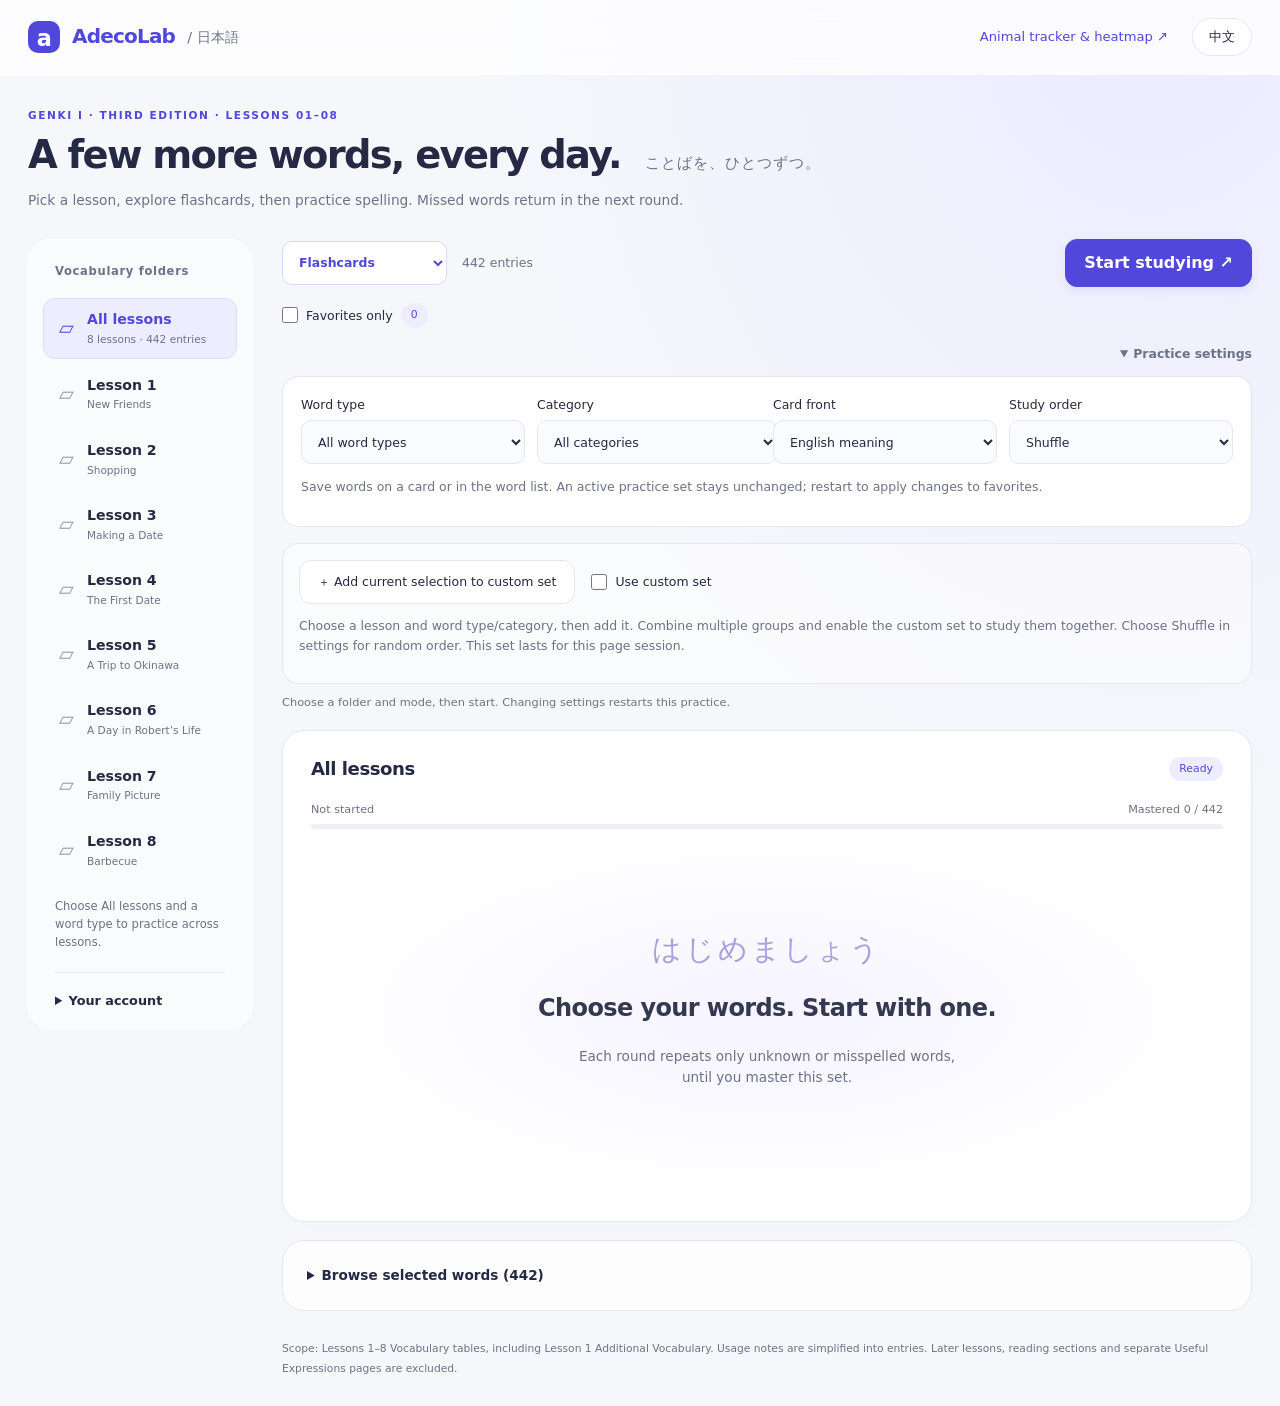
==== japanese.html @ 740d7e88 "Show large live typing previews and orange answer corrections" ====
<!doctype html>
<html lang="en">
<head>
  <meta charset="utf-8"><meta name="viewport" content="width=device-width,initial-scale=1">
  <title>Japanese Study · AdecoLab</title>
  <link rel="stylesheet" href="japanese/style.css">
  <script defer src="japanese/vocabulary.js"></script><script defer src="japanese/core.js"></script>
  <script defer src="japanese/i18n.js"></script><script defer src="japanese/favorites.js"></script>
  <script defer src="japanese/config.js"></script><script defer src="japanese/app.js"></script>
</head>
<body>
  <header><a class="brand" href="index.html">AdecoLab <span>/ 日本語</span></a><div class="header-actions"><a href="index.html" data-text="tracker">Animal tracker & heatmap ↗</a><button id="language" type="button">中文</button></div></header>
  <main>
    <section class="intro"><p class="eyebrow">GENKI I · THIRD EDITION · LESSONS 01–08</p><h1><span class="headline" data-text="headline">A few more words, every day.</span><span lang="ja">ことばを、ひとつずつ。</span></h1><p data-text="intro"></p></section>
    <div class="layout">
      <aside class="panel library"><h2 data-text="folders"></h2><nav id="folders"></nav><p class="aside-note" data-text="folderHelp"></p>
        <details class="account-panel"><summary data-text="account"></summary><p id="account-status" class="muted" aria-live="polite"></p><p id="account-availability" class="muted"></p>
          <form id="account-form" hidden><label for="email" data-text="email"></label><input id="email" type="email" required autocomplete="username" maxlength="254"><label for="password" data-text="password"></label><input id="password" type="password" required minlength="8" autocomplete="current-password" maxlength="128"><div class="auth-actions"><button id="login" type="submit" class="primary" data-text="login"></button><button id="signup" type="button" data-text="signup"></button><button id="forgot" type="button" data-text="forgot"></button><button id="update-password" type="button" hidden data-text="updatePassword"></button></div></form>
          <button id="logout" hidden data-text="logout"></button><button id="retry-sync" hidden data-text="retry"></button><p id="account-message" role="status" class="muted"></p><p class="muted" data-text="accountHelp"></p>
        </details>
      </aside>
      <div class="workspace">
        <section class="panel filters">
          <div class="setup-bar"><label class="mode-picker"><span data-text="mode"></span><select id="mode"><option value="cards" data-text="cards"></option><option value="spelling" data-text="spelling"></option><option value="te" data-text="teMode"></option><option value="verbType" data-text="verbTypeMode"></option></select></label><span id="count" class="muted"></span><button id="start" class="primary" data-text="start"></button></div>
          <div class="selection-bar"><label class="favorite-filter"><input id="only-favorites" type="checkbox"><span data-text="onlyFavorites"></span><span id="favorite-count" class="badge"></span></label>
          <details class="practice-settings" open><summary data-text="settings"></summary><div class="settings-content"><div class="filter-row"><label><span data-text="pos"></span><select id="pos"><option value="all" data-text="allTypes"></option><option value="noun" data-text="noun"></option><option value="verb" data-text="verb"></option><option value="adjective" data-text="adjective"></option><option value="other" data-text="other"></option></select></label><label><span data-text="subtype"></span><select id="subtype"></select></label><label id="direction-wrap"><span data-text="front"></span><select id="direction"><option value="english" data-text="english"></option><option value="japanese" data-text="japanese"></option></select></label><label><span data-text="order"></span><select id="order"><option value="random" data-text="randomOrder"></option><option value="list" data-text="listOrder"></option></select></label></div><p class="muted" data-text="favoriteHelp"></p></div></details></div>
          <div class="custom-builder"><div class="custom-toolbar"><button id="add-group" type="button" data-text="addGroup"></button><label class="favorite-filter"><input id="use-groups" type="checkbox"><span data-text="useGroups"></span></label></div><p class="muted" data-text="groupHelp"></p><div id="custom-groups" class="custom-groups"></div></div><p id="settings-note" class="muted" aria-live="polite"></p><p id="favorite-message" class="muted" role="status"></p>
        </section>
        <section class="panel study">
          <div class="study-heading"><h2 id="deck-title"></h2><span id="round" class="badge"></span></div>
          <div class="progress-label"><span id="position"></span><span id="mastery"></span></div><progress id="progress" value="0" max="1"></progress>
          <div id="welcome" class="welcome"><span lang="ja">はじめましょう</span><h3 data-text="welcomeTitle"></h3><p data-text="welcomeText"></p></div>
          <div id="exercise" hidden>
            <div class="word-toolbar"><p id="word-meta" class="muted"></p><button id="favorite-word" type="button" aria-pressed="false"></button></div>
            <div id="card-stage" class="card-stage"><button id="flashcard" class="flashcard" type="button" aria-pressed="false"><span class="card-inner"><span class="card-face card-front"><span id="card-label" class="eyebrow"></span><strong id="card-main"></strong><span id="card-reading" class="card-reading" lang="en"></span><span class="flip-hint" data-text="flip"></span></span><span class="card-face card-back" aria-hidden="true"><span id="card-back-label" class="eyebrow"></span><strong id="card-back-main"></strong><span id="card-back-reading" class="card-reading" lang="en"></span><span class="flip-hint" data-text="flip"></span></span></span></button></div>
            <div id="card-navigation" class="card-navigation"><button id="previous-card" type="button" data-label="previousCard">←</button><p data-text="browseHint"></p><button id="next-card" type="button" data-label="nextCard">→</button></div>
            <div id="card-actions" class="actions"><button id="unknown" data-text="unknown"></button><button id="known" class="primary" data-text="known"></button></div>
            <div id="spelling" hidden>
              <div class="spelling-prompt"><p class="eyebrow" id="prompt-label"></p><strong id="spelling-word"></strong><p id="spelling-meaning"></p><button id="hide-word" type="button"></button><div id="answer-preview" hidden aria-hidden="true"><p id="preview-label" class="eyebrow"></p><strong id="preview-text" lang="ja"></strong></div></div>
              <div id="verb-choices" class="actions" hidden><button type="button" data-verb="る动词">る verb</button><button type="button" data-verb="う动词">う verb</button><button type="button" data-verb="不规则动词">Irregular</button></div><form id="answer-form"><label for="answer" data-text="answer"></label><div class="answer-row"><input id="answer" lang="ja" autocomplete="off" autocapitalize="off" spellcheck="false"><button id="check" class="primary" type="submit" data-text="check"></button></div></form>
              <p class="muted input-note" data-text="inputHelp"></p><div id="feedback" role="status" aria-live="polite"></div><button id="next" class="primary" hidden data-text="next"></button>
            </div>
          </div>
          <div id="complete" class="welcome" hidden><span lang="ja">よくできました！</span><h3 data-text="completeTitle"></h3><p id="complete-text"></p><button id="again" class="primary" data-text="again"></button></div>
          <p id="empty" class="welcome" hidden data-text="empty"></p>
        </section>
        <details class="panel"><summary><span data-text="list"></span> <span id="list-count"></span></summary><div class="table-scroll"><table><thead><tr><th id="lesson-header"></th><th data-text="japanese"></th><th data-text="reading"></th><th>English</th><th data-text="pos"></th><th data-text="favorites"></th></tr></thead><tbody id="word-list"></tbody></table></div></details>
      </div>
    </div>
    <footer data-text="scope"></footer>
  </main>
  <noscript>Enable JavaScript to use Japanese study. / 请启用 JavaScript。</noscript>
</body>
</html>
---- japanese/style.css ----
:root {
  font: 100%/1.55 Inter, ui-sans-serif, system-ui, -apple-system, "Segoe UI", "Microsoft YaHei", sans-serif;
  color: #252943; background: #f6f7fb;
  --accent: #5148db; --accent-soft: #eeedff; --line: #e5e7f0; --muted: #6c7289;
  --ease-out: cubic-bezier(0.23, 1, 0.32, 1); --ease-in-out: cubic-bezier(0.77, 0, 0.175, 1);
}
* { box-sizing: border-box; }
.spelling-prompt.is-writing { padding:28px 24px 32px; }
.spelling-prompt.is-writing #spelling-word { font-size:clamp(1.2rem,2vw,1.7rem);font-weight:500; }
#answer-preview { margin-top:24px;padding-top:22px;border-top:1px solid var(--line); }
#answer-preview #preview-text { display:block;font-size:clamp(2.2rem,5vw,3.7rem);line-height:1.45;min-height:1.5em;overflow-wrap:anywhere;letter-spacing:.035em; }
#answer-preview[data-state="correction"] #preview-text,#answer-preview[data-state="correction"] #preview-label { color:#ae570e; }
#answer-preview[data-state="correct"] #preview-text { color:#237750; }
#answer-form #answer { min-height:76px;font-size:clamp(1.4rem,3vw,2rem);padding:16px 18px; }
select, select::picker(select) { appearance: base-select; }
select::picker(select) { border: 1px solid #dedbf4; border-radius: 14px; padding: 6px; background: white; box-shadow: 0 12px 32px #25294318; }
select option { padding: 10px 12px; border-radius: 9px; }
select option:checked { background: #eeedff; color: #5148db; }
.selection-bar { flex-wrap: wrap; }
.practice-settings[open] { flex-basis: 100%; max-width: 100%; }
.practice-settings[open] .settings-content { width: 100%; }
body { margin: 0; background: radial-gradient(ellipse at 90% 0%, #ecebff 0, transparent 42%); }
button, input, select { font: inherit; }
button, a, select, input { outline-offset: 4px; }
:focus-visible { outline: 3px solid #8e87f2; }
button { cursor: pointer; border: 1px solid var(--line); border-radius: 12px; padding: 11px 18px; color: inherit; background: #fff; transition: background-color 160ms ease, border-color 160ms ease, transform 160ms var(--ease-out); }
button:active:not(:disabled):not(.flashcard) { transform: scale(.97); }
button:disabled { cursor: default; opacity: .45; }
a { color: var(--accent); text-underline-offset: 4px; }
.primary { background: var(--accent); border-color: var(--accent); color: #fff; font-weight: 650; box-shadow: 0 4px 10px #5148db14; }
[hidden] { display: none !important; }
header { position: relative; z-index: 2; display: flex; align-items: center; justify-content: space-between; gap: 20px; padding: 18px max(28px, calc((100vw - 1304px)/2)); border-bottom: 1px solid #fff; background: #ffffffb8; backdrop-filter: blur(20px) saturate(140%); }
header a { text-decoration: none; font-size: .82rem; }
.brand { display: inline-flex; align-items: center; gap: 12px; font-size: 1.25rem; font-weight: 780; letter-spacing: -.04em; }
.brand::before { content: "a"; display: grid; place-items: center; width: 32px; height: 32px; border-radius: 10px; background: var(--accent); color: white; font-size: 1.4rem; font-weight: 700; }
.brand span { color: var(--muted); font-size: .9rem; font-weight: 450; letter-spacing: 0; }
.header-actions { display: flex; align-items: center; gap: 24px; }
#language { padding: 8px 16px; border-radius: 24px; font-size: .8rem; }
main { max-width: 1360px; margin: auto; padding: 0 28px 28px; }
.intro { padding: 32px 0 27px; }
.eyebrow { font-size: .66rem; letter-spacing: .15em; color: var(--accent); font-weight: 700; }
.intro .eyebrow { margin: 0 0 9px; }
h1 { display: flex; align-items: baseline; gap: 24px; flex-wrap: wrap; font-size: clamp(1.8rem, 3vw, 2.65rem); line-height: 1.2; letter-spacing: -.045em; margin: 0; }
h1 span[lang] { font-size: .38em; font-weight: 450; color: var(--muted); letter-spacing: .07em; }
.intro > p:last-child { color: var(--muted); font-size: .86rem; margin: 12px 0 0; max-width: 760px; }
h2 { font-size: .98rem; font-weight: 700; margin: 0 0 18px; }
h3 { font-size: 1.5rem; letter-spacing: -.025em; }
.layout { display: grid; grid-template-columns: 224px minmax(0, 1fr); gap: 30px; align-items: start; }
.panel { background: #ffffffc9; border: 1px solid var(--line); border-radius: 22px; padding: 24px; }
.library { padding: 23px 14px 18px; background: #ffffff80; border-color: #fff; }
.library h2 { padding: 0 12px; font-size: .72rem; color: var(--muted); letter-spacing: .06em; }
#folders { display: grid; gap: 5px; }
#folders button { text-align: left; position: relative; display: flex; flex-direction: column; padding: 10px 13px 10px 43px; border: 1px solid transparent; background: transparent; font-size: .88rem; font-weight: 600; }
#folders button::before { content: "▱"; position: absolute; left: 15px; top: 14px; color: #9399b1; font-size: 1.2rem; }
#folders button.active { background: var(--accent-soft); color: var(--accent); border-color: #dedbff; }
#folders button.active::before { color: var(--accent); }
#folders small { color: var(--muted); font-size: .66rem; font-weight: 400; }
.aside-note { font-size: .72rem; padding: 0 12px; margin: 18px 0; color: var(--muted); }
.workspace { min-width: 0; display: grid; gap: 18px; }
.filters { padding: 0; border: 0; background: transparent; }
.setup-bar { display: flex; align-items: center; gap: 15px; }
.setup-bar #start { margin-left: auto; white-space: nowrap; }
.mode-picker { position: relative; }
.mode-picker > span { position: absolute; width: 1px; height: 1px; overflow: hidden; clip-path: inset(50%); }
.mode-picker select { background: #fff; color: var(--accent); border-color: #dbd8fb; font-weight: 650; min-width: 165px; }
.selection-bar { display: flex; justify-content: space-between; align-items: start; gap: 14px; margin-top: 15px; }
.favorite-filter { display: flex; align-items: center; gap: 8px; font-size: .78rem; min-height: 26px; }
.favorite-filter input { width: 16px; height: 16px; min-height: 0; margin: 0; accent-color: var(--accent); }
.practice-settings { flex: 1; max-width: 75%; text-align: right; }
.practice-settings summary { font-size: .78rem; color: var(--muted); padding: 2px 0; }
.settings-content { padding: 18px; border: 1px solid var(--line); border-radius: 16px; background: #fff; text-align: left; margin-top: 10px; }
.filter-row { display: flex; gap: 12px; flex-wrap: wrap; }
.filter-row > label { flex: 1; min-width: 120px; }
label { display: grid; gap: 6px; font-size: .78rem; }
select, input { color: inherit; background: #fafbff; border: 1px solid var(--line); border-radius: 10px; padding: 10px 12px; max-width: 100%; min-height: 44px; }
.muted { color: var(--muted); font-size: .78rem; }
#settings-note { font-size: .71rem; margin: 10px 0 0; }
#favorite-message:empty, #account-message:empty { display: none; }
.study { padding: 24px 28px 22px; box-shadow: 0 10px 38px #25294304; background: #fff; }
.study-heading, .progress-label, .word-toolbar { display: flex; align-items: center; justify-content: space-between; gap: 12px; }
.study-heading h2 { margin: 0; font-size: 1.13rem; letter-spacing: -.025em; }
.badge { display: inline-flex; align-items: center; background: var(--accent-soft); color: var(--accent); border-radius: 24px; padding: 4px 10px; font-size: .68rem; white-space: nowrap; }
.progress-label { color: var(--muted); font-size: .7rem; margin: 18px 0 6px; }
progress { display: block; appearance: none; width: 100%; height: 5px; border: 0; border-radius: 8px; overflow: hidden; background: #eff0f6; }
progress::-webkit-progress-bar { background: #eff0f6; }
progress::-webkit-progress-value { background: #8a81ed; border-radius: 8px; }
progress::-moz-progress-bar { background: #8a81ed; }
.word-toolbar { margin: 18px 0 12px; }
.word-toolbar p { margin: 0; font-size: .7rem; }
#favorite-word { font-size: .75rem; padding: 7px 12px; border-radius: 24px; background: #fff; }
#favorite-word[aria-pressed="true"] { background: #fff7df; color: #886414; border-color: #f0d995; }
.card-stage { position: relative; overflow: hidden; padding: 4px; margin: -4px; border-radius: 23px; }
.flashcard { position: relative; display: block; width: 100%; height: clamp(330px, 34vw, 440px); padding: 0; border: 0; border-radius: 20px; background: transparent; perspective: 1600px; touch-action: pan-y pinch-zoom; user-select: none; -webkit-user-select: none; transition: none; }
.card-inner { position: relative; display: block; width: 100%; height: 100%; transform-style: preserve-3d; transition: transform 280ms var(--ease-in-out); }
.flashcard.is-flipped .card-inner { transform: rotateY(180deg); }
.flashcard.is-resetting .card-inner { transition: none; }
.card-face { position: absolute; inset: 0; display: flex; flex-direction: column; align-items: center; justify-content: center; gap: 18px; padding: 36px 44px; border: 1px solid #e3e3f4; border-radius: 20px; background: radial-gradient(ellipse at 100% 0%, #f2f0ff 0, transparent 55%), #fcfcff; backface-visibility: hidden; -webkit-backface-visibility: hidden; }
.card-back { transform: rotateY(180deg); background: radial-gradient(ellipse at 0% 100%, #eae9ff 0, transparent 65%), #f7f7ff; }
.card-face > .eyebrow { position: absolute; top: 25px; left: 28px; font-size: .61rem; color: #7c7f9c; }
.card-face strong { max-width: 100%; font-size: clamp(2rem, 3.8vw, 3.5rem); font-weight: 550; line-height: 1.3; letter-spacing: -.025em; overflow-wrap: anywhere; }
.card-face strong[lang="ja"] { letter-spacing: .04em; }
.card-reading { min-height: 1.6em; color: var(--muted); font-size: 1rem; letter-spacing: .025em; }
.flip-hint { position: absolute; bottom: 24px; font-size: .69rem; color: #777c96; }
.outgoing-card { position: absolute; inset: 4px; width: calc(100% - 8px); z-index: 1; pointer-events: none; }
.card-navigation { display: flex; align-items: center; justify-content: center; gap: 18px; padding: 17px 0; }
.card-navigation button { display: grid; place-items: center; width: 40px; height: 40px; padding: 0; border-radius: 50%; font-size: 1.15rem; }
.card-navigation p { margin: 0; font-size: .69rem; text-align: center; color: var(--muted); }
.actions { display: grid; grid-template-columns: 1fr 1fr; gap: 12px; border-top: 1px solid #f0f0f6; padding-top: 18px; }
.actions button { padding: 13px; font-size: .85rem; }
#unknown { color: #a86737; background: #fffaf5; border-color: #f1e1d3; }
#known { background: #eeedff; border-color: #d9d5ff; color: var(--accent); box-shadow: none; }
.welcome { display: flex; flex-direction: column; align-items: center; justify-content: center; min-height: 370px; text-align: center; padding: 36px; color: var(--muted); background: radial-gradient(ellipse at 50% 50%, #f5f3ff, transparent 70%); }
.welcome > span { color: #a8a1de; font-size: 1.8rem; letter-spacing: .1em; }
.welcome h3 { color: #343851; margin: 18px 0 5px; }
.welcome p { max-width: 390px; font-size: .85rem; }
.spelling-prompt { text-align: center; background: #f8f8ff; border: 1px solid var(--line); padding: 40px 24px; border-radius: 18px; margin-bottom: 24px; }
.spelling-prompt strong { font-size: clamp(1.8rem, 3vw, 2.8rem); overflow-wrap: anywhere; font-weight: 550; }
.spelling-prompt p { margin: 8px 0; }
.spelling-prompt #hide-word { font-size: .75rem; margin-top: 10px; }
#answer-form > label { margin-bottom: 8px; }
.answer-row { display: flex; gap: 10px; }
.answer-row input { flex: 1; min-width: 0; font-size: 1.2rem; }
.input-note { font-size: .73rem; }
#feedback { padding: 14px 0; min-height: 24px; font-size: .88rem; }
#feedback.correct { color: #237750; }
#feedback.incorrect { color: #a84b45; }
summary { cursor: pointer; font-weight: 600; font-size: .85rem; }
.table-scroll { overflow: auto; margin-top: 18px; max-height: 430px; }
table { width: 100%; border-collapse: collapse; font-size: .8rem; text-align: left; }
td, th { padding: 16px 12px; border-bottom: 1px solid #eef0f6; }
th { position: sticky; top: 0; background: #fff; color: var(--muted); font-size: .67rem; font-weight: 550; white-space: nowrap; }
td:nth-child(2), td:nth-child(3) { min-width: 120px; }
#word-list button { min-width: 40px; padding: 6px 10px; font-size: 1.2rem; color: var(--accent); border-color: transparent; }
footer { color: var(--muted); font-size: .67rem; margin: 28px 0 0 254px; line-height: 1.8; }
.account-panel { border-top: 1px solid var(--line); margin: 20px 12px 0; padding-top: 18px; }
.account-panel summary { font-size: .8rem; }
.account-panel input { width: 100%; min-width: 0; margin: 5px 0 14px; }
.auth-actions { display: grid; gap: 8px; }
.account-panel button { width: 100%; font-size: .75rem; }
.account-panel .muted { font-size: .67rem; overflow-wrap: anywhere; }
@media (hover: hover) and (pointer: fine) {
  button:hover:not(:disabled):not(.flashcard) { background: #f1f0fc; border-color: #c6c1f7; }
  .primary:hover:not(:disabled) { background: #4338c8; color: white; }
  #known:hover:not(:disabled) { background: #dfdcff; color: #4135be; }
  #unknown:hover:not(:disabled) { background: #fff0e2; border-color: #dfbb97; }
  #folders button:hover { background: #f0effa; }
}
@media (max-width: 980px) {
  .layout { grid-template-columns: 185px minmax(0, 1fr); gap: 20px; }
  .library { padding: 20px 8px; } .study { padding: 22px; }
  .intro h1 span[lang] { display: none; } footer { margin-left: 205px; }
}
@media (max-width: 760px) {
  header { padding: 15px 20px; } .header-actions { gap: 12px; }
  .header-actions a { max-width: 135px; font-size: .7rem; }
  main { padding: 0 20px 24px; } .intro { padding: 28px 0 24px; }
  .layout { grid-template-columns: minmax(0, 1fr); gap: 22px; }
  .library { min-width: 0; padding: 0; border: 0; background: transparent; }
  .library h2, .aside-note { display: none; }
  #folders { display: flex; overflow-x: auto; padding: 2px 2px 8px; gap: 8px; scrollbar-width: thin; }
  #folders button { flex: 0 0 auto; padding: 9px 15px; border-color: var(--line); background: #fff; border-radius: 12px; }
  #folders button::before, #folders small { display: none; }
  .account-panel { margin: 12px 0 0; padding: 12px 0 0; }
  .account-panel[open] { padding: 18px; border: 1px solid var(--line); border-radius: 16px; background: #fff; }
  .account-panel input { max-width: 420px; display: block; } .auth-actions { max-width: 420px; }
  .account-panel button { width: auto; } .practice-settings { max-width: 65%; }
  .study { padding: 20px; } .flashcard { height: 350px; } footer { margin-left: 0; }
}
@media (max-width: 480px) {
  header { padding: 14px 16px; gap: 10px; } .brand { gap: 8px; font-size: 1.05rem; }
  .brand span { display: none; } .header-actions a { max-width: 100px; font-size: .65rem; }
  #language { padding: 7px 10px; } main { padding: 0 14px 24px; }
  .intro h1 { font-size: 1.9rem; } .intro .eyebrow { font-size: .55rem; }
  .intro > p:last-child { font-size: .77rem; } .setup-bar { gap: 10px; flex-wrap: wrap; }
  .mode-picker select { min-width: 130px; font-size: .8rem; } #count { font-size: .68rem; }
  .setup-bar #start { padding: 11px 12px; font-size: .78rem; }
  .selection-bar { flex-wrap: wrap; gap: 10px; } .practice-settings { max-width: 100%; min-width: 115px; }
  .practice-settings[open] { flex-basis: 100%; } .study { padding: 16px; border-radius: 18px; }
  .study-heading h2 { font-size: .95rem; } .progress-label { font-size: .64rem; }
  .flashcard { height: 330px; } .card-face { padding: 38px 22px; }
  .card-face strong { font-size: clamp(1.8rem, 8vw, 2.6rem); }
  .card-face > .eyebrow { left: 20px; top: 20px; } .card-navigation { gap: 12px; }
  .card-navigation p { font-size: .61rem; max-width: 155px; } .actions { gap: 8px; }
  .actions button { font-size: .72rem; padding: 12px 8px; } .answer-row { flex-direction: column; }
  .welcome { min-height: 330px; padding: 24px 12px; } .welcome h3 { font-size: 1.2rem; }
  .panel:not(.library):not(.filters):not(.study) { padding: 18px; }
}
@media (prefers-reduced-motion: reduce) {
  .card-inner { transition: none; transform: none !important; }
  .card-face { transform: none; transition: opacity 125ms ease; }
  .card-front { opacity: 1; } .card-back { opacity: 0; }
  .is-flipped .card-front { opacity: 0; } .is-flipped .card-back { opacity: 1; }
  button { transition: background-color 125ms ease, border-color 125ms ease; }
  button:active:not(:disabled):not(.flashcard) { transform: none; }
}
@media (prefers-reduced-transparency: reduce), (prefers-contrast: more) {
  header, .panel, .library { background: #fff; backdrop-filter: none; }
  .panel { border-color: #bfc2d3; }
}

.custom-builder{margin-top:16px;padding:16px;border:1px solid var(--line);border-radius:16px;background:#ffffff80}.custom-toolbar{display:flex;gap:16px;align-items:center;flex-wrap:wrap}.custom-toolbar button{font-size:.78rem}.custom-groups{display:flex;gap:8px;flex-wrap:wrap}.custom-groups button{font-size:.72rem;background:var(--accent-soft);color:var(--accent);padding:7px 12px;border-radius:24px}
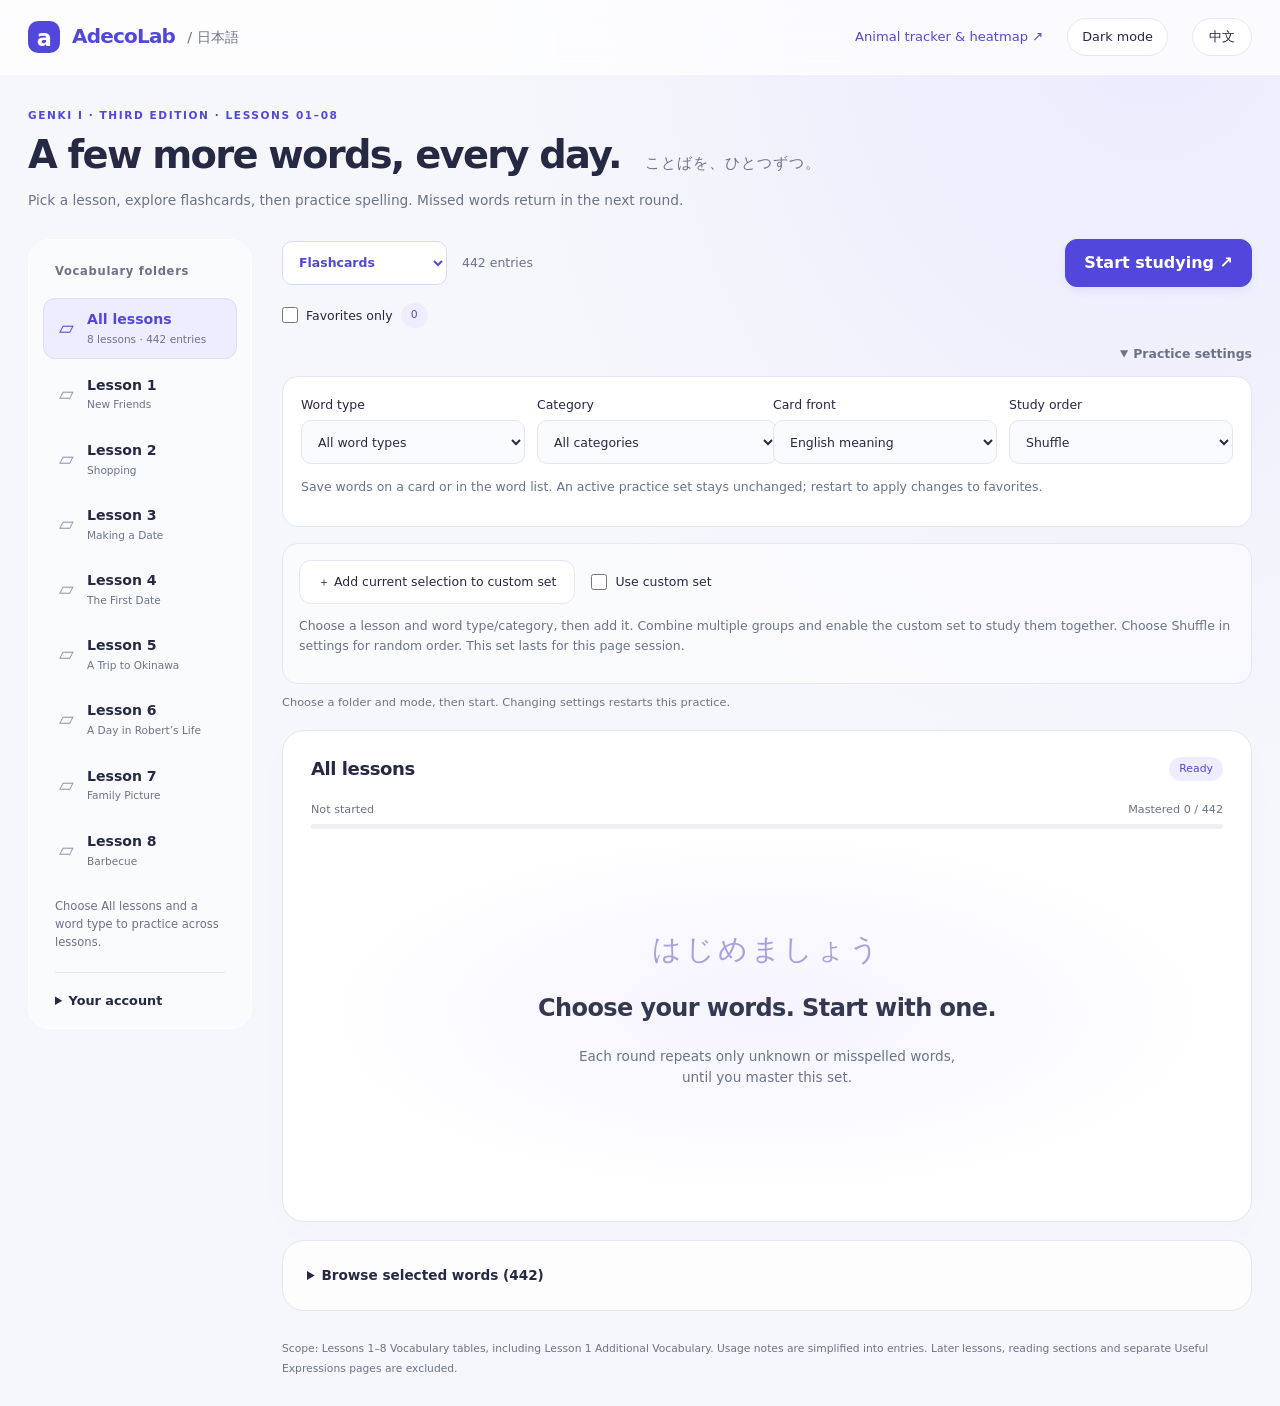
==== commit f545dd15: "Add persistent Japanese study dark mode and glass tracker dropdowns" ====
--- a/japanese.html
+++ b/japanese.html
@@ -9,7 +9,7 @@
   <script defer src="japanese/config.js"></script><script defer src="japanese/app.js"></script>
 </head>
 <body>
-  <header><a class="brand" href="index.html">AdecoLab <span>/ 日本語</span></a><div class="header-actions"><a href="index.html" data-text="tracker">Animal tracker & heatmap ↗</a><button id="language" type="button">中文</button></div></header>
+  <header><a class="brand" href="index.html">AdecoLab <span>/ 日本語</span></a><div class="header-actions"><a href="index.html" data-text="tracker">Animal tracker & heatmap ↗</a><button id="study-theme" type="button"></button><button id="language" type="button">中文</button></div></header>
   <main>
     <section class="intro"><p class="eyebrow">GENKI I · THIRD EDITION · LESSONS 01–08</p><h1><span class="headline" data-text="headline">A few more words, every day.</span><span lang="ja">ことばを、ひとつずつ。</span></h1><p data-text="intro"></p></section>
     <div class="layout">
--- a/japanese/style.css
+++ b/japanese/style.css
@@ -5,6 +5,34 @@
   --ease-out: cubic-bezier(0.23, 1, 0.32, 1); --ease-in-out: cubic-bezier(0.77, 0, 0.175, 1);
 }
 * { box-sizing: border-box; }
+#study-theme { padding:8px 14px;border-radius:24px;font-size:.8rem;white-space:nowrap; }
+html[data-theme="light"] { color-scheme:light; }
+html[data-theme="dark"] { color-scheme:dark;background:#0e1423;color:#e5eafa;--accent:#b2aaff;--accent-soft:#302d50;--line:#3c4660;--muted:#adb6cc; }
+html[data-theme="dark"] body { background:radial-gradient(ellipse at 90% 0%,#252644,transparent 50%),#0e1423; }
+html[data-theme="dark"] header { background:#192237cf;border-color:#303b54; }
+html[data-theme="dark"] :is(.panel,.settings-content,.custom-builder,.account-panel[open],button,select,input,th) { background:#1b2539;color:#e5eafa;border-color:var(--line); }
+html[data-theme="dark"] :is(.filters,.library) { background:transparent; }
+html[data-theme="dark"] :is(.card-face,.spelling-prompt) { background:radial-gradient(ellipse at 100% 0%,#302d50,transparent 65%),#202a40;border-color:var(--line); }
+html[data-theme="dark"] .card-back { background:radial-gradient(ellipse at 0% 100%,#353056,transparent 70%),#202a40; }
+html[data-theme="dark"] :is(.welcome,.welcome h3) { color:#e5eafa; }
+html[data-theme="dark"] .welcome { background:radial-gradient(ellipse at 50% 50%,#2b2949,transparent 70%); }
+html[data-theme="dark"] :is(.primary,.brand::before) { background:#6557d6;color:#fff;border-color:#8175e8; }
+html[data-theme="dark"] :is(#folders button.active,.custom-groups button,#known) { background:#302d50;color:#c9c3ff;border-color:#5c5484; }
+html[data-theme="dark"] #favorite-word { background:#202a40;color:#e5eafa;border-color:var(--line); }
+html[data-theme="dark"] #favorite-word[aria-pressed="true"] { background:#44391f;color:#ffda86; }
+html[data-theme="dark"] #unknown { background:#382d2b;color:#f0bc96;border-color:#644936; }
+html[data-theme="dark"] :is(progress,progress::-webkit-progress-bar) { background:#303a51; }
+html[data-theme="dark"] :is(td,th,.actions) { border-color:#303b54; }
+html[data-theme="dark"] :is(.card-face>.eyebrow,.flip-hint) { color:#adb6cc; }
+html[data-theme="dark"] select::picker(select) { background:#202a40;color:#e5eafa;border-color:var(--line); }
+html[data-theme="dark"] select option:checked { background:#3b355d;color:#d4cdff; }
+html[data-theme="dark"] #answer-preview[data-state="correction"] :is(#preview-text,#preview-label) { color:#ffb66e; }
+html[data-theme="dark"] :is(#feedback.correct,#answer-preview[data-state="correct"] #preview-text) { color:#8ddcaf; }
+html[data-theme="dark"] #feedback.incorrect { color:#ffb18c; }
+@media(hover:hover) and (pointer:fine) {
+  html[data-theme="dark"] button:hover:not(:disabled):not(.flashcard) { background:#34304f;color:#e5eafa;border-color:#79709f; }
+}
+@media(max-width:480px) { .header-actions{flex-wrap:wrap;gap:6px;justify-content:flex-end} #study-theme{padding:7px 10px;font-size:.7rem} }
 .spelling-prompt.is-writing { padding:28px 24px 32px; }
 .spelling-prompt.is-writing #spelling-word { font-size:clamp(1.2rem,2vw,1.7rem);font-weight:500; }
 #answer-preview { margin-top:24px;padding-top:22px;border-top:1px solid var(--line); }
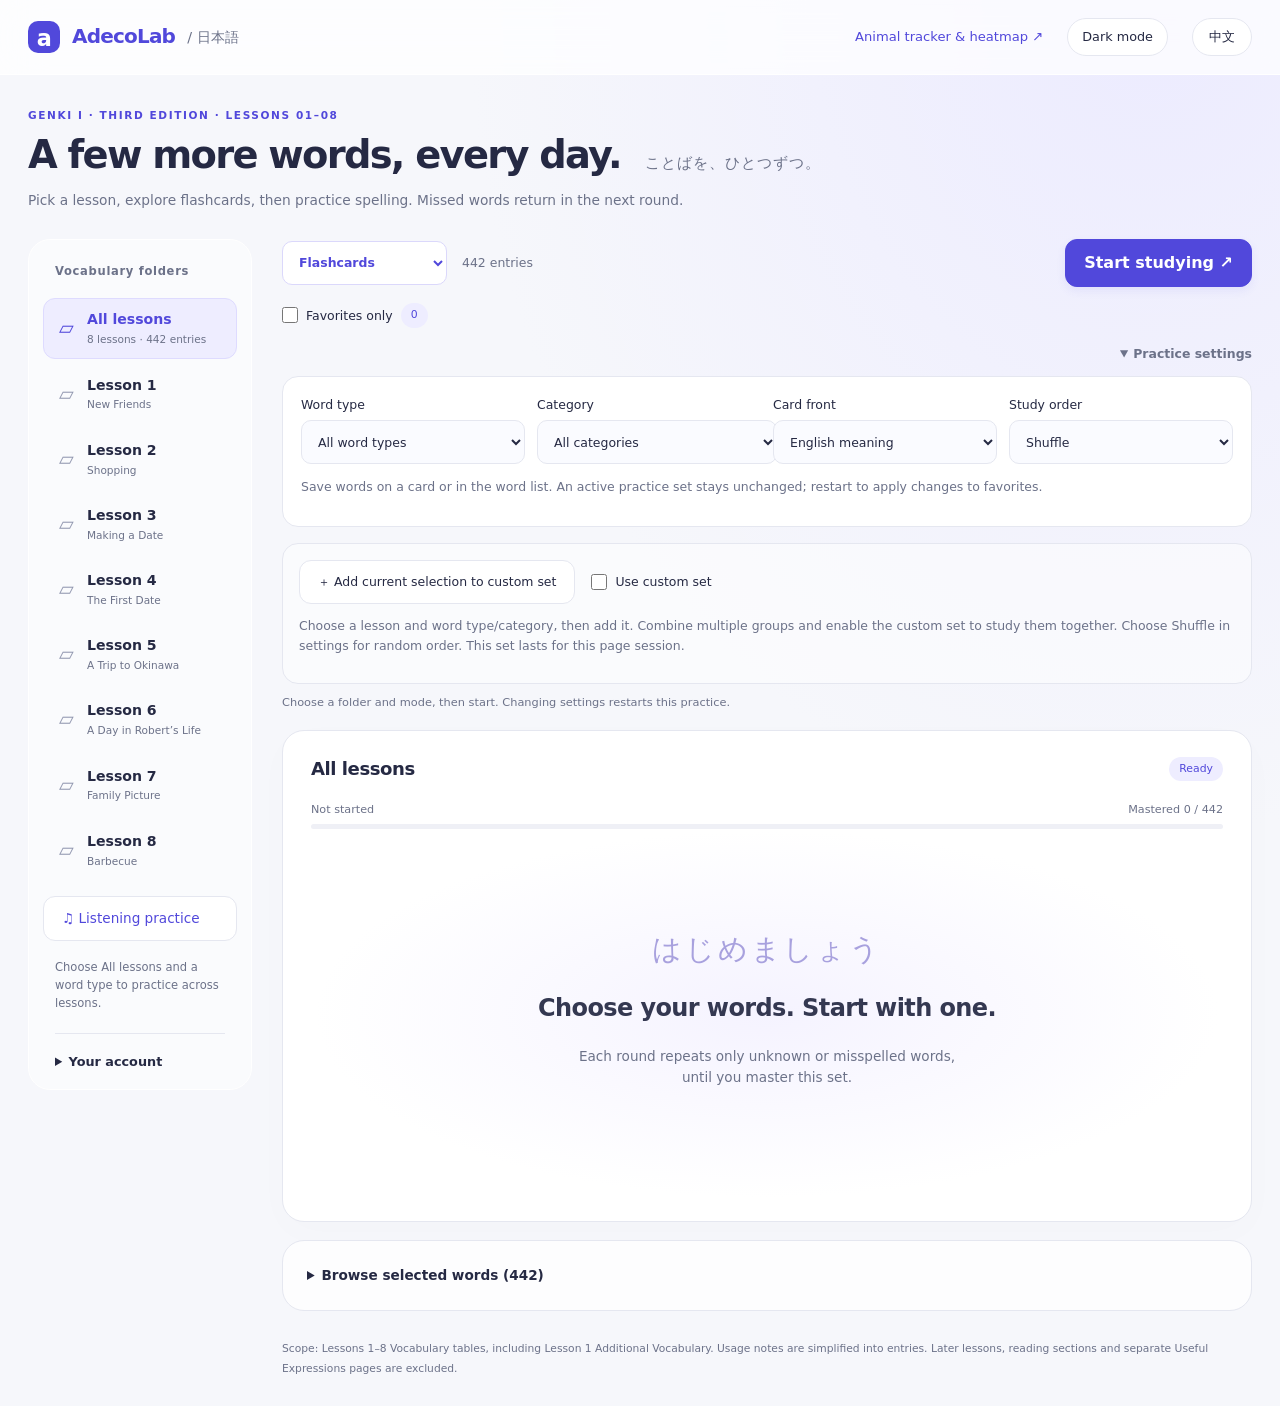
==== commit 2d922266: "Add beginner Irodori listening practice with transcripts and playback speed" ====
--- a/japanese.html
+++ b/japanese.html
@@ -13,13 +13,21 @@
   <main>
     <section class="intro"><p class="eyebrow">GENKI I · THIRD EDITION · LESSONS 01–08</p><h1><span class="headline" data-text="headline">A few more words, every day.</span><span lang="ja">ことばを、ひとつずつ。</span></h1><p data-text="intro"></p></section>
     <div class="layout">
-      <aside class="panel library"><h2 data-text="folders"></h2><nav id="folders"></nav><p class="aside-note" data-text="folderHelp"></p>
+      <aside class="panel library"><h2 data-text="folders"></h2><nav id="folders"></nav><button id="listening-tab" class="listening-tab" type="button" aria-pressed="false" data-text="listeningTitle"></button><p class="aside-note" data-text="folderHelp"></p>
         <details class="account-panel"><summary data-text="account"></summary><p id="account-status" class="muted" aria-live="polite"></p><p id="account-availability" class="muted"></p>
           <form id="account-form" hidden><label for="email" data-text="email"></label><input id="email" type="email" required autocomplete="username" maxlength="254"><label for="password" data-text="password"></label><input id="password" type="password" required minlength="8" autocomplete="current-password" maxlength="128"><div class="auth-actions"><button id="login" type="submit" class="primary" data-text="login"></button><button id="signup" type="button" data-text="signup"></button><button id="forgot" type="button" data-text="forgot"></button><button id="update-password" type="button" hidden data-text="updatePassword"></button></div></form>
           <button id="logout" hidden data-text="logout"></button><button id="retry-sync" hidden data-text="retry"></button><p id="account-message" role="status" class="muted"></p><p class="muted" data-text="accountHelp"></p>
         </details>
       </aside>
       <div class="workspace">
+        <section id="listening-panel" class="panel listening-panel" hidden>
+          <p class="eyebrow">IRODORI · STARTER A1</p><h2 data-text="listeningTitle"></h2><p class="muted" data-text="listeningIntro"></p>
+          <div class="filter-row"><label><span data-text="listeningClip"></span><select id="listening-clip"></select></label><label><span data-text="listeningSpeed"></span><select id="listening-speed"><option value="0.5">0.5×</option><option value="0.75">0.75×</option><option value="1" selected>1×</option><option value="1.25">1.25×</option><option value="1.5">1.5×</option></select></label></div>
+          <div class="listening-player"><h3 id="listening-name"></h3><audio id="listening-audio" controls preload="none"></audio><p id="listening-error" role="status" class="muted" hidden data-text="listeningError"></p><button id="listening-replay" type="button" data-text="listeningReplay"></button></div>
+          <label class="favorite-filter"><input id="listening-subtitles" type="checkbox"><span data-text="listeningSubtitles"></span></label>
+          <div id="listening-transcript" class="listening-transcript" hidden><p id="listening-ja" lang="ja"></p><p id="listening-translation" class="muted"></p></div>
+          <p class="muted" data-text="listeningTip"></p><p class="muted">© The Japan Foundation Japanese-Language Institute, Urawa · <a href="https://www.irodori.jpf.go.jp/starter/audio/lesson01.html" target="_blank" rel="noopener" data-text="listeningSource"></a> · <a href="https://www.irodori.jpf.go.jp/en/privacy.html" target="_blank" rel="noopener" data-text="listeningTerms"></a></p>
+        </section>
         <section class="panel filters">
           <div class="setup-bar"><label class="mode-picker"><span data-text="mode"></span><select id="mode"><option value="cards" data-text="cards"></option><option value="spelling" data-text="spelling"></option><option value="te" data-text="teMode"></option><option value="verbType" data-text="verbTypeMode"></option></select></label><span id="count" class="muted"></span><button id="start" class="primary" data-text="start"></button></div>
           <div class="selection-bar"><label class="favorite-filter"><input id="only-favorites" type="checkbox"><span data-text="onlyFavorites"></span><span id="favorite-count" class="badge"></span></label>
--- a/japanese/style.css
+++ b/japanese/style.css
@@ -5,13 +5,23 @@
   --ease-out: cubic-bezier(0.23, 1, 0.32, 1); --ease-in-out: cubic-bezier(0.77, 0, 0.175, 1);
 }
 * { box-sizing: border-box; }
+.workspace.listening-view > :not(#listening-panel) { display:none!important; }
+.listening-tab { width:100%;text-align:left;margin-top:16px;font-size:.85rem;color:var(--accent); }
+.listening-tab[aria-pressed="true"] { background:var(--accent-soft);border-color:var(--accent); }
+.listening-panel { min-width:0; }
+.listening-player { margin:24px 0;padding:24px;border:1px solid var(--line);border-radius:18px;background:var(--accent-soft); }
+.listening-player h3 { margin-top:0;font-size:1.4rem; }
+.listening-player audio { display:block;width:100%;margin:18px 0; }
+.listening-transcript { padding:20px;margin:18px 0;border:1px solid var(--line);border-radius:16px; }
+.listening-transcript p { white-space:pre-line; }
+#listening-ja { font-size:clamp(1.5rem,3vw,2.2rem);line-height:1.8; }
 #study-theme { padding:8px 14px;border-radius:24px;font-size:.8rem;white-space:nowrap; }
 html[data-theme="light"] { color-scheme:light; }
 html[data-theme="dark"] { color-scheme:dark;background:#0e1423;color:#e5eafa;--accent:#b2aaff;--accent-soft:#302d50;--line:#3c4660;--muted:#adb6cc; }
 html[data-theme="dark"] body { background:radial-gradient(ellipse at 90% 0%,#252644,transparent 50%),#0e1423; }
 html[data-theme="dark"] header { background:#192237cf;border-color:#303b54; }
 html[data-theme="dark"] :is(.panel,.settings-content,.custom-builder,.account-panel[open],button,select,input,th) { background:#1b2539;color:#e5eafa;border-color:var(--line); }
-html[data-theme="dark"] :is(.filters,.library) { background:transparent; }
+html[data-theme="dark"] :is(.panel.filters,.panel.library) { background:transparent;box-shadow:none; }
 html[data-theme="dark"] :is(.card-face,.spelling-prompt) { background:radial-gradient(ellipse at 100% 0%,#302d50,transparent 65%),#202a40;border-color:var(--line); }
 html[data-theme="dark"] .card-back { background:radial-gradient(ellipse at 0% 100%,#353056,transparent 70%),#202a40; }
 html[data-theme="dark"] :is(.welcome,.welcome h3) { color:#e5eafa; }
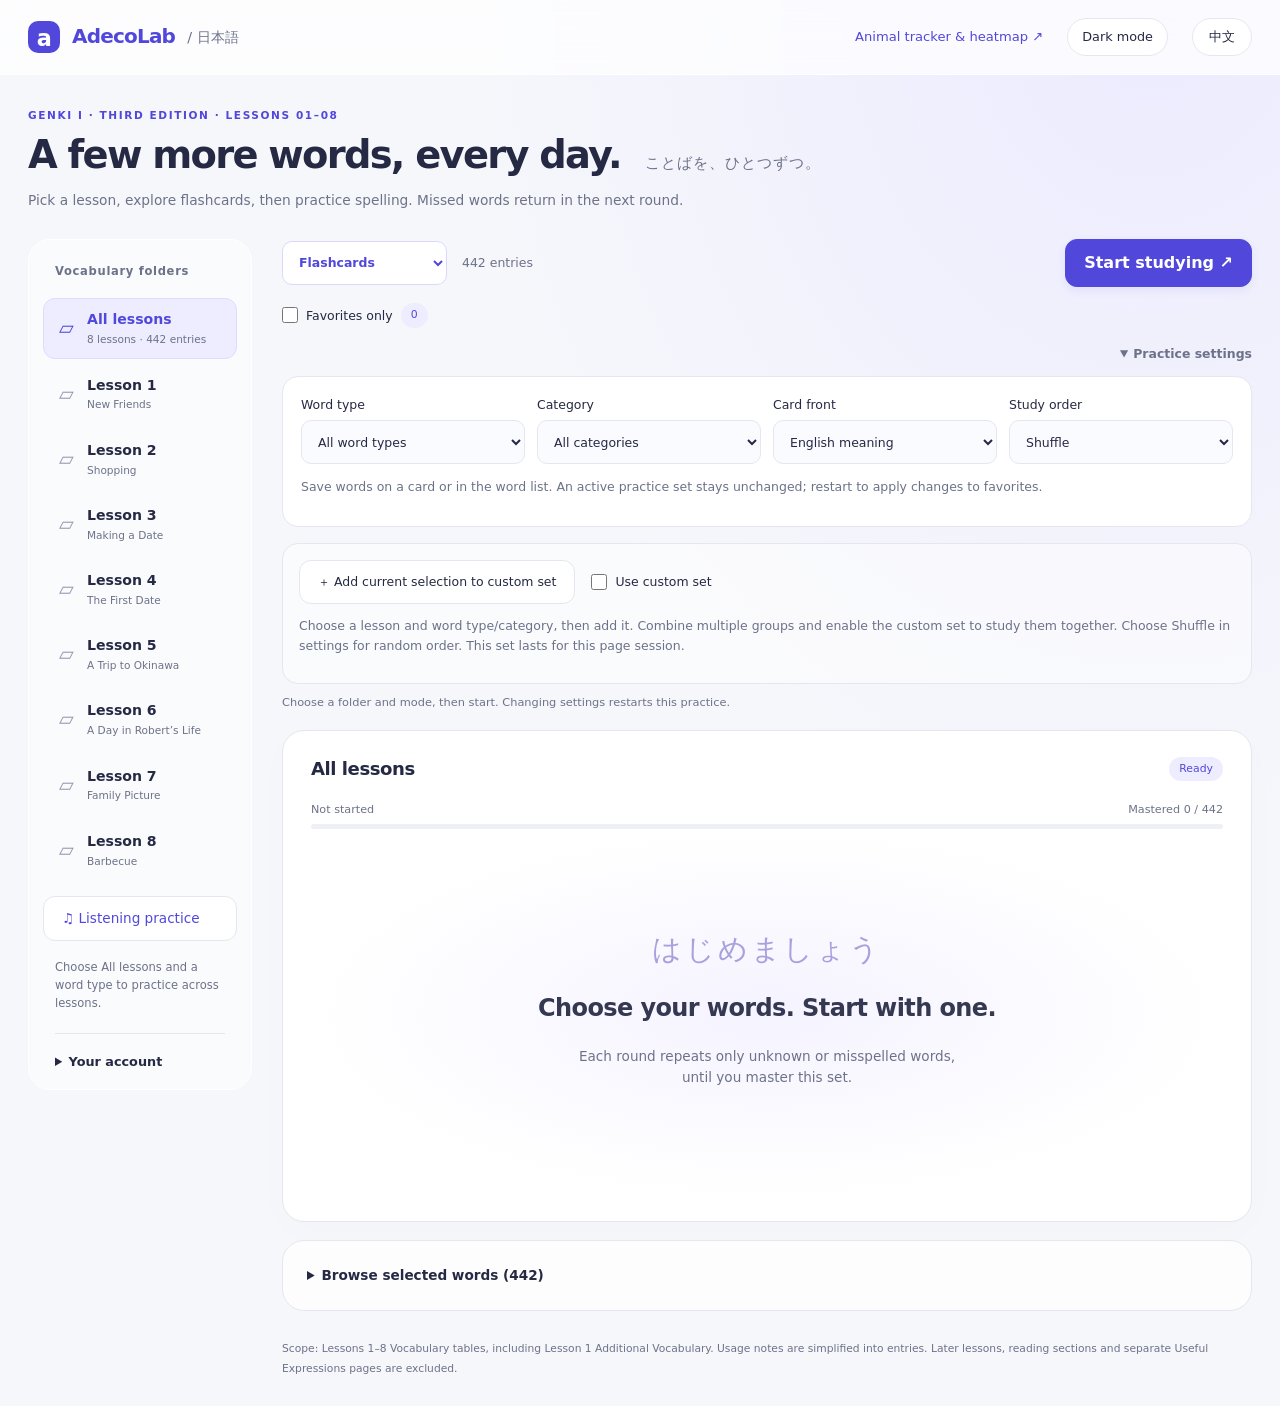
==== commit c4cd53f3: "Add twenty verified Irodori conversation recordings with kana and bilingual transcripts" ====
--- a/japanese.html
+++ b/japanese.html
@@ -6,7 +6,7 @@
   <link rel="stylesheet" href="japanese/style.css">
   <script defer src="japanese/vocabulary.js"></script><script defer src="japanese/core.js"></script>
   <script defer src="japanese/i18n.js"></script><script defer src="japanese/favorites.js"></script>
-  <script defer src="japanese/config.js"></script><script defer src="japanese/app.js"></script>
+  <script defer src="japanese/config.js"></script><script defer src="japanese/listening-extra.js"></script><script defer src="japanese/app.js"></script>
 </head>
 <body>
   <header><a class="brand" href="index.html">AdecoLab <span>/ 日本語</span></a><div class="header-actions"><a href="index.html" data-text="tracker">Animal tracker & heatmap ↗</a><button id="study-theme" type="button"></button><button id="language" type="button">中文</button></div></header>
@@ -26,7 +26,7 @@
           <div class="listening-player"><h3 id="listening-name"></h3><audio id="listening-audio" controls preload="none"></audio><p id="listening-error" role="status" class="muted" hidden data-text="listeningError"></p><button id="listening-replay" type="button" data-text="listeningReplay"></button></div>
           <label class="favorite-filter"><input id="listening-subtitles" type="checkbox"><span data-text="listeningSubtitles"></span></label>
           <div id="listening-transcript" class="listening-transcript" hidden><p id="listening-ja" lang="ja"></p><p id="listening-translation" class="muted"></p></div>
-          <p class="muted" data-text="listeningTip"></p><p class="muted">© The Japan Foundation Japanese-Language Institute, Urawa · <a href="https://www.irodori.jpf.go.jp/starter/audio/lesson01.html" target="_blank" rel="noopener" data-text="listeningSource"></a> · <a href="https://www.irodori.jpf.go.jp/en/privacy.html" target="_blank" rel="noopener" data-text="listeningTerms"></a></p>
+          <p class="muted" data-text="listeningTip"></p><p class="muted">© The Japan Foundation Japanese-Language Institute, Urawa · <a id="listening-source" href="https://www.irodori.jpf.go.jp/starter/audio/lesson03.html" target="_blank" rel="noopener" data-text="listeningSource"></a> · <a href="https://www.irodori.jpf.go.jp/en/privacy.html" target="_blank" rel="noopener" data-text="listeningTerms"></a> · <a id="listening-script-source" href="https://www.irodori.jpf.go.jp/assets/data/starter/pdf/X_L03.pdf" target="_blank" rel="noopener" data-text="listeningScriptSource"></a></p>
         </section>
         <section class="panel filters">
           <div class="setup-bar"><label class="mode-picker"><span data-text="mode"></span><select id="mode"><option value="cards" data-text="cards"></option><option value="spelling" data-text="spelling"></option><option value="te" data-text="teMode"></option><option value="verbType" data-text="verbTypeMode"></option></select></label><span id="count" class="muted"></span><button id="start" class="primary" data-text="start"></button></div>
--- a/japanese/style.css
+++ b/japanese/style.css
@@ -237,3 +237,42 @@
 }
 
 .custom-builder{margin-top:16px;padding:16px;border:1px solid var(--line);border-radius:16px;background:#ffffff80}.custom-toolbar{display:flex;gap:16px;align-items:center;flex-wrap:wrap}.custom-toolbar button{font-size:.78rem}.custom-groups{display:flex;gap:8px;flex-wrap:wrap}.custom-groups button{font-size:.72rem;background:var(--accent-soft);color:var(--accent);padding:7px 12px;border-radius:24px}
+
+/* Native Safari selects and flex items must be allowed to shrink. */
+.layout > *, .workspace > *, .selection-bar > *, .setup-bar > *,
+.filter-row > label, .custom-toolbar > *, .settings-content, .custom-builder {
+  min-width:0;
+}
+select { min-inline-size:0;max-inline-size:100%; }
+select::picker(select) { max-inline-size:calc(100vw - 32px);overflow-wrap:anywhere; }
+.settings-content select, .listening-panel select { width:100%; }
+.custom-groups button, .custom-toolbar button, .listening-panel p { overflow-wrap:anywhere;white-space:normal; }
+html[data-theme="dark"] #folders button { background:#1b2539;color:#e5eafa;border-color:var(--line); }
+html[data-theme="dark"] #folders button.active { background:#302d50;color:#c9c3ff;border-color:#5c5484; }
+@media(max-width:760px) {
+  header { flex-wrap:wrap; }
+  .header-actions { flex-wrap:wrap;justify-content:flex-end;min-width:0; }
+  .selection-bar { display:block; }
+  .practice-settings, .practice-settings[open] { width:100%;max-width:100%;min-width:0;margin-top:14px; }
+  .settings-content { width:100%;padding:16px; }
+  .filter-row { display:grid;grid-template-columns:repeat(2,minmax(0,1fr)); }
+  .filter-row > label { width:100%;min-width:0; }
+  .custom-toolbar button { max-width:100%; }
+  .custom-groups button { max-width:100%;text-align:left; }
+  .listening-player { padding:16px; }
+  .listening-player audio { min-width:0;max-width:100%; }
+  .table-scroll { width:100%;min-width:0; }
+}
+@media(max-width:480px) {
+  .filter-row { grid-template-columns:minmax(0,1fr); }
+  .setup-bar { display:grid;grid-template-columns:minmax(0,1fr) auto;align-items:center; }
+  .setup-bar .mode-picker { min-width:0; }
+  .mode-picker select { width:100%;min-width:0; }
+  .setup-bar #start { grid-column:1 / -1;width:100%;margin-left:0; }
+  select, input, .mode-picker select, #answer-form #answer { font-size:16px; }
+  .custom-toolbar { align-items:stretch; }
+  .custom-toolbar > button { width:100%; }
+  .study-heading, .progress-label { flex-wrap:wrap; }
+  .welcome > span { font-size:clamp(1.1rem,6vw,1.8rem); }
+  .listening-transcript { padding:14px; }
+}
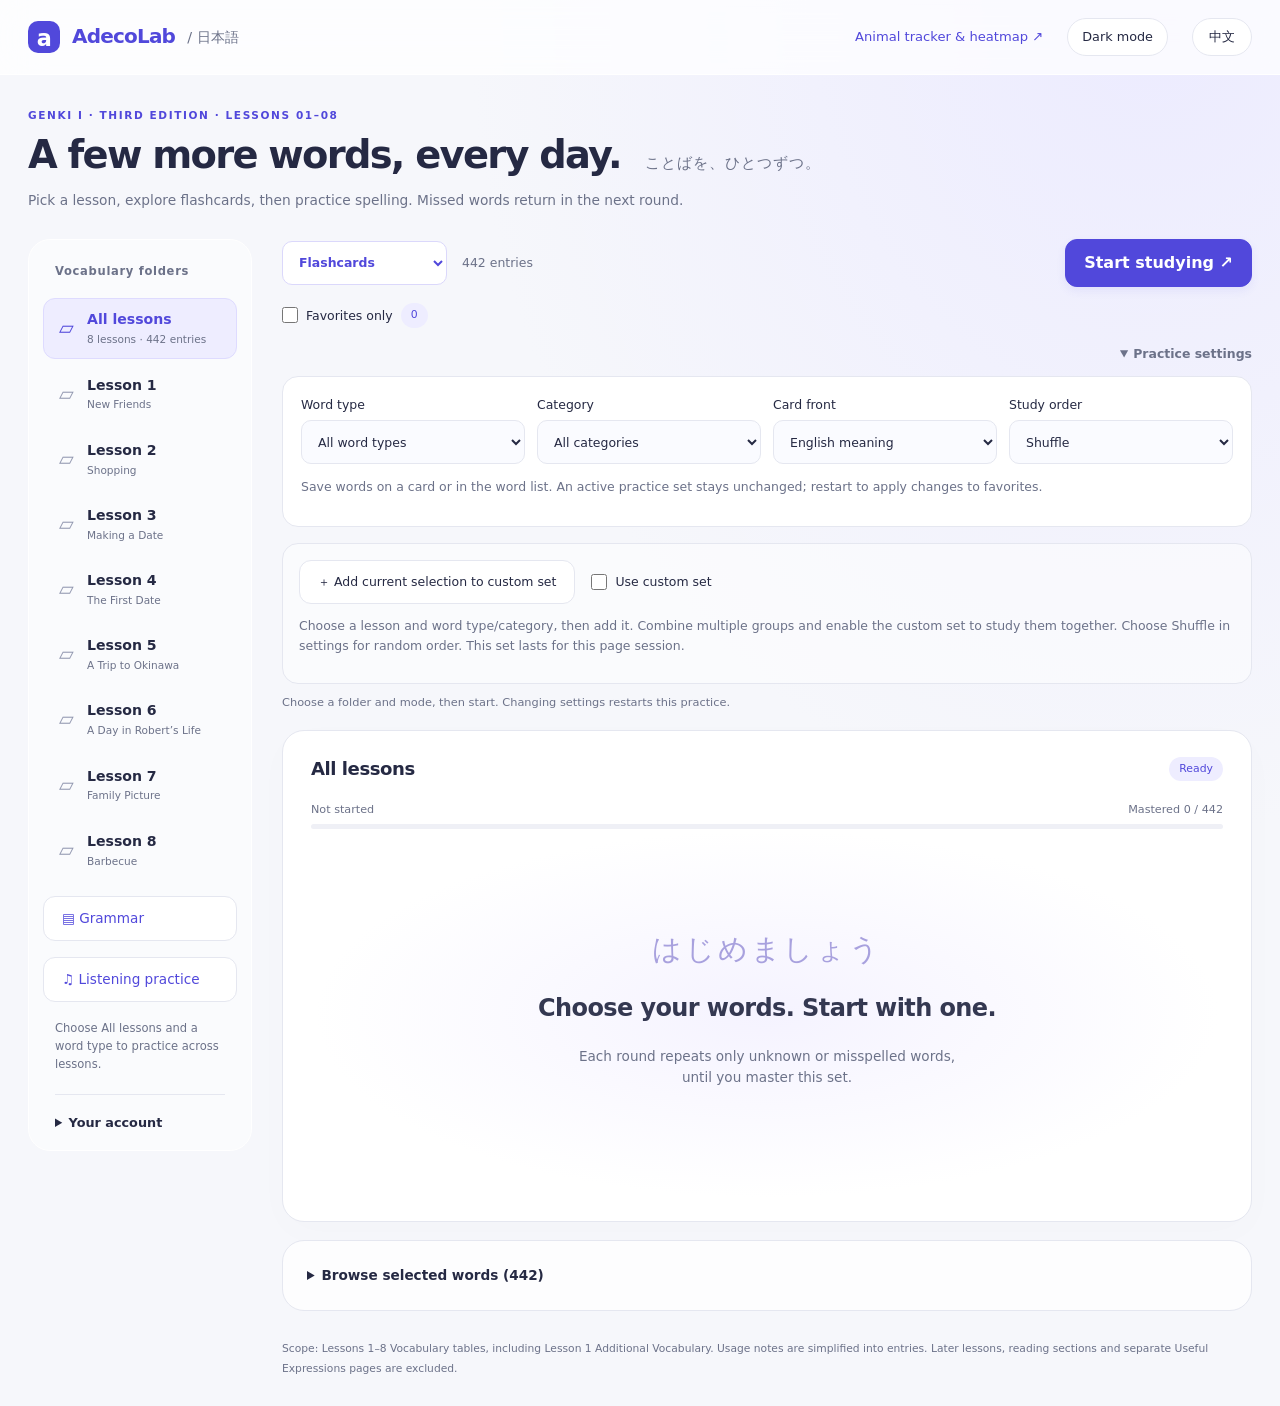
==== commit b87bb137: "Add bilingual Genki lessons 1–8 grammar reference with 53 topics" ====
--- a/japanese.html
+++ b/japanese.html
@@ -6,20 +6,21 @@
   <link rel="stylesheet" href="japanese/style.css">
   <script defer src="japanese/vocabulary.js"></script><script defer src="japanese/core.js"></script>
   <script defer src="japanese/i18n.js"></script><script defer src="japanese/favorites.js"></script>
-  <script defer src="japanese/config.js"></script><script defer src="japanese/listening-extra.js"></script><script defer src="japanese/app.js"></script>
+  <script defer src="japanese/config.js"></script><script defer src="japanese/listening-extra.js"></script><script defer src="japanese/grammar.js"></script><script defer src="japanese/app.js"></script>
 </head>
 <body>
   <header><a class="brand" href="index.html">AdecoLab <span>/ 日本語</span></a><div class="header-actions"><a href="index.html" data-text="tracker">Animal tracker & heatmap ↗</a><button id="study-theme" type="button"></button><button id="language" type="button">中文</button></div></header>
   <main>
     <section class="intro"><p class="eyebrow">GENKI I · THIRD EDITION · LESSONS 01–08</p><h1><span class="headline" data-text="headline">A few more words, every day.</span><span lang="ja">ことばを、ひとつずつ。</span></h1><p data-text="intro"></p></section>
     <div class="layout">
-      <aside class="panel library"><h2 data-text="folders"></h2><nav id="folders"></nav><button id="listening-tab" class="listening-tab" type="button" aria-pressed="false" data-text="listeningTitle"></button><p class="aside-note" data-text="folderHelp"></p>
+      <aside class="panel library"><h2 data-text="folders"></h2><nav id="folders"></nav><button id="grammar-tab" class="listening-tab" type="button" aria-pressed="false" data-text="grammarTitle"></button><button id="listening-tab" class="listening-tab" type="button" aria-pressed="false" data-text="listeningTitle"></button><p class="aside-note" data-text="folderHelp"></p>
         <details class="account-panel"><summary data-text="account"></summary><p id="account-status" class="muted" aria-live="polite"></p><p id="account-availability" class="muted"></p>
           <form id="account-form" hidden><label for="email" data-text="email"></label><input id="email" type="email" required autocomplete="username" maxlength="254"><label for="password" data-text="password"></label><input id="password" type="password" required minlength="8" autocomplete="current-password" maxlength="128"><div class="auth-actions"><button id="login" type="submit" class="primary" data-text="login"></button><button id="signup" type="button" data-text="signup"></button><button id="forgot" type="button" data-text="forgot"></button><button id="update-password" type="button" hidden data-text="updatePassword"></button></div></form>
           <button id="logout" hidden data-text="logout"></button><button id="retry-sync" hidden data-text="retry"></button><p id="account-message" role="status" class="muted"></p><p class="muted" data-text="accountHelp"></p>
         </details>
       </aside>
       <div class="workspace">
+        <section id="grammar-panel" class="panel grammar-panel" hidden><p class="eyebrow">GENKI I · THIRD EDITION · LESSONS 01–08</p><h2 data-text="grammarTitle"></h2><p class="muted" data-text="grammarIntro"></p><nav id="grammar-lessons" class="grammar-lessons"></nav><h3 id="grammar-heading"></h3><p id="grammar-source" class="muted"></p><div id="grammar-topics"></div></section>
         <section id="listening-panel" class="panel listening-panel" hidden>
           <p class="eyebrow">IRODORI · STARTER A1</p><h2 data-text="listeningTitle"></h2><p class="muted" data-text="listeningIntro"></p>
           <div class="filter-row"><label><span data-text="listeningClip"></span><select id="listening-clip"></select></label><label><span data-text="listeningSpeed"></span><select id="listening-speed"><option value="0.5">0.5×</option><option value="0.75">0.75×</option><option value="1" selected>1×</option><option value="1.25">1.25×</option><option value="1.5">1.5×</option></select></label></div>
--- a/japanese/style.css
+++ b/japanese/style.css
@@ -6,6 +6,18 @@
 }
 * { box-sizing: border-box; }
 .workspace.listening-view > :not(#listening-panel) { display:none!important; }
+.workspace.grammar-view > :not(#grammar-panel) { display:none!important; }
+.grammar-panel { min-width:0; }
+.grammar-lessons { display:flex;flex-wrap:wrap;gap:8px;margin:20px 0; }
+.grammar-lessons button { font-size:.8rem;padding:9px 14px; }
+.grammar-lessons button[aria-pressed="true"],#grammar-tab[aria-pressed="true"] { background:var(--accent-soft);color:var(--accent);border-color:var(--accent); }
+html[data-theme="dark"] .grammar-lessons button[aria-pressed="true"] { background:var(--accent-soft);color:var(--accent);border-color:var(--accent); }
+.grammar-topic { border:1px solid var(--line);border-radius:16px;padding:18px;margin-top:14px;overflow-wrap:anywhere; }
+.grammar-topic summary { line-height:1.7; }
+.grammar-topic p { font-size:.9rem;line-height:1.85; }
+.grammar-topic .grammar-form { padding:12px;border-radius:10px;background:var(--accent-soft);color:var(--accent);white-space:pre-line; }
+.grammar-topic .grammar-example { font-size:clamp(1.2rem,3vw,1.6rem); }
+@media(max-width:480px){.grammar-lessons{display:grid;grid-template-columns:repeat(4,minmax(0,1fr));gap:6px}.grammar-lessons button{padding:9px 4px;font-size:.73rem}.grammar-topic{padding:14px}}
 .listening-tab { width:100%;text-align:left;margin-top:16px;font-size:.85rem;color:var(--accent); }
 .listening-tab[aria-pressed="true"] { background:var(--accent-soft);border-color:var(--accent); }
 .listening-panel { min-width:0; }
